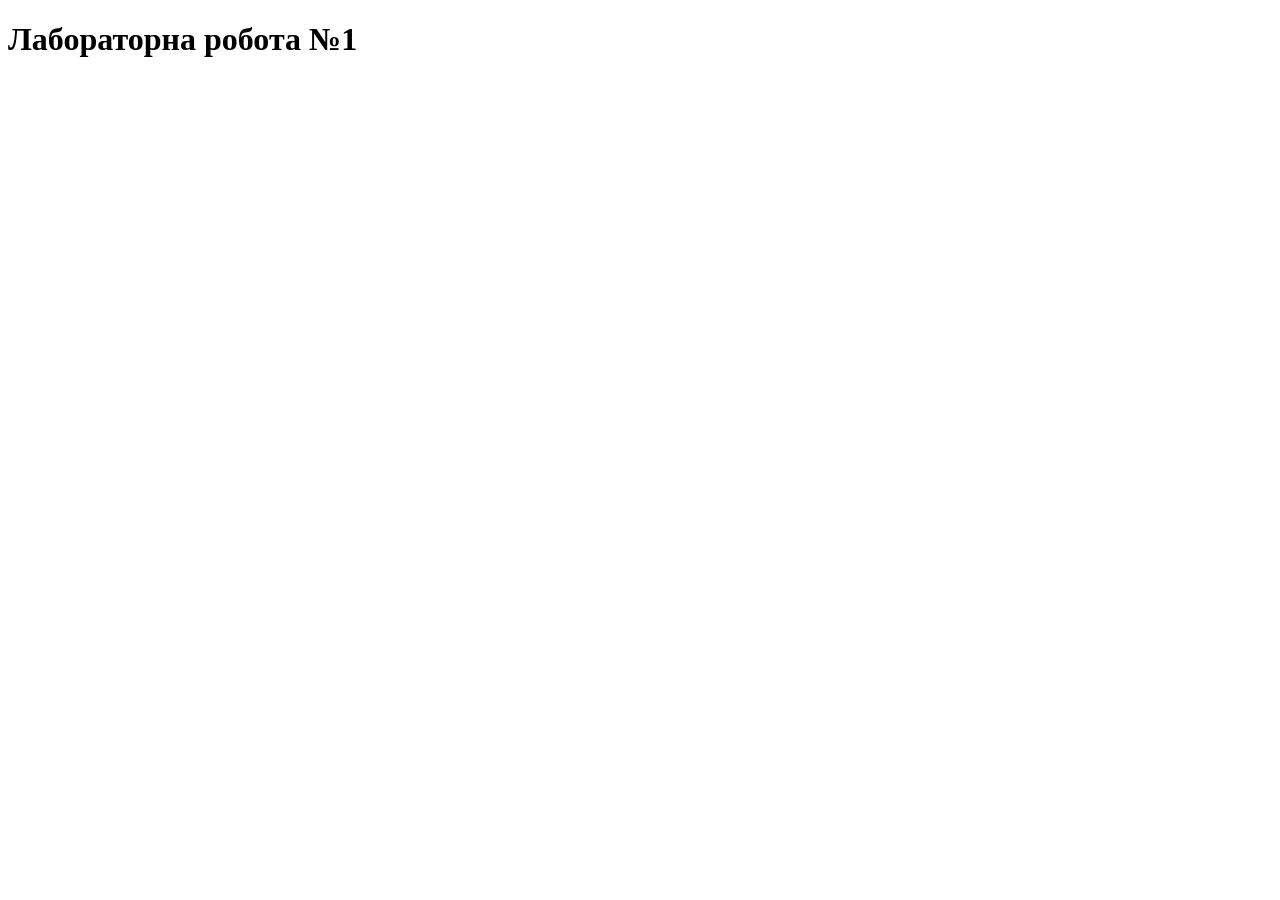
==== lab01/index.html @ b6e3ff56 "update" ====
<!doctype html>
<html lang="en">
    <head>
        <meta charset="UTF-8" />
        <meta name="viewport" content="width=device-width, initial-scale=1.0" />
        <title>Lab 01</title>
    </head>
    <body>
        <h1>Лабораторна робота №1</h1>
    </body>
</html>
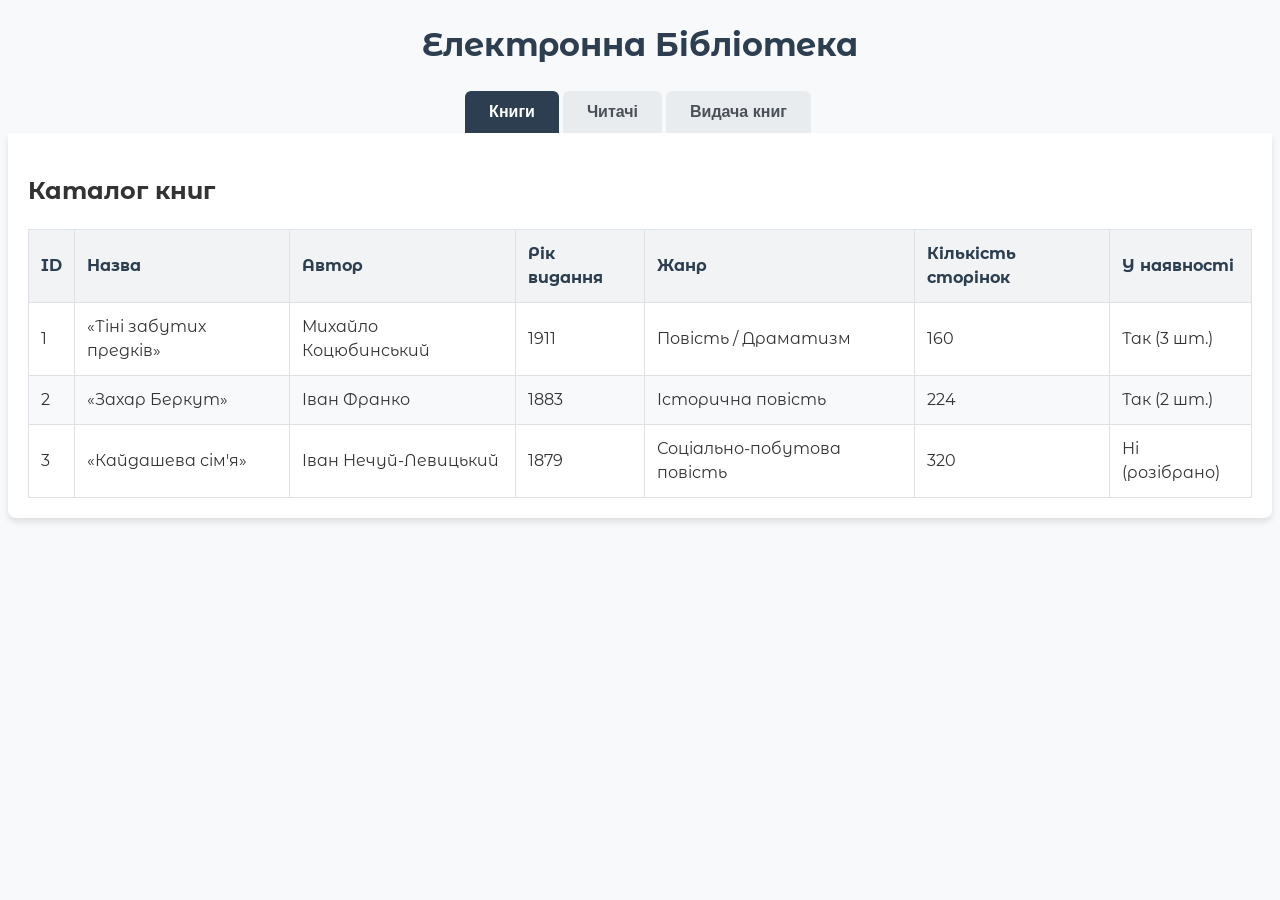
==== commit bf4b56b6: "added lab01" ====
--- a/lab01/index.html
+++ b/lab01/index.html
@@ -4,8 +4,166 @@
         <meta charset="UTF-8" />
         <meta name="viewport" content="width=device-width, initial-scale=1.0" />
         <title>Lab 01</title>
+        <link rel="stylesheet" href="style.css" />
     </head>
     <body>
-        <h1>Лабораторна робота №1</h1>
+        <h1>Електронна Бібліотека</h1>
+        <div class="tabs">
+            <button
+                class="tab-button active"
+                onclick="openTab(event, 'booksTab')"
+            >
+                Книги
+            </button>
+            <button class="tab-button" onclick="openTab(event, 'readersTab')">
+                Читачі
+            </button>
+            <button class="tab-button" onclick="openTab(event, 'loansTab')">
+                Видача книг
+            </button>
+        </div>
+
+        <!-- Книги -->
+        <div id="booksTab" class="tab-content active">
+            <h2>Каталог книг</h2>
+            <table>
+                <thead>
+                    <tr>
+                        <th>ID</th>
+                        <th>Назва</th>
+                        <th>Автор</th>
+                        <th>Рік видання</th>
+                        <th>Жанр</th>
+                        <th>Кількість сторінок</th>
+                        <th>У наявності</th>
+                    </tr>
+                </thead>
+                <tbody>
+                    <tr>
+                        <td>1</td>
+                        <td>«Тіні забутих предків»</td>
+                        <td>Михайло Коцюбинський</td>
+                        <td>1911</td>
+                        <td>Повість / Драматизм</td>
+                        <td>160</td>
+                        <td>Так (3 шт.)</td>
+                    </tr>
+                    <tr>
+                        <td>2</td>
+                        <td>«Захар Беркут»</td>
+                        <td>Іван Франко</td>
+                        <td>1883</td>
+                        <td>Історична повість</td>
+                        <td>224</td>
+                        <td>Так (2 шт.)</td>
+                    </tr>
+                    <tr>
+                        <td>3</td>
+                        <td>«Кайдашева сім'я»</td>
+                        <td>Іван Нечуй-Левицький</td>
+                        <td>1879</td>
+                        <td>Соціально-побутова повість</td>
+                        <td>320</td>
+                        <td>Ні (розібрано)</td>
+                    </tr>
+                </tbody>
+            </table>
+        </div>
+
+        <!-- Читачі -->
+        <div id="readersTab" class="tab-content">
+            <h2>Список читачів</h2>
+            <table>
+                <thead>
+                    <tr>
+                        <th>ID</th>
+                        <th>ПІБ читача</th>
+                        <th>Номер квитка</th>
+                        <th>Дата народження</th>
+                        <th>Телефон</th>
+                        <th>Email</th>
+                        <th>Активні книги</th>
+                    </tr>
+                </thead>
+                <tbody>
+                    <tr>
+                        <td>1</td>
+                        <td>Шевченко Катерина Василівна</td>
+                        <td>LIB-2026-001</td>
+                        <td>15.05.1998</td>
+                        <td>+380 (67) 111-22-33</td>
+                        <td>k.shevchenko@gmail.com</td>
+                        <td>1</td>
+                    </tr>
+                    <tr>
+                        <td>2</td>
+                        <td>Франко Максим Петрович</td>
+                        <td>LIB-2026-002</td>
+                        <td>22.11.2001</td>
+                        <td>+380 (50) 444-55-66</td>
+                        <td>m.franko@ukr.net</td>
+                        <td>2</td>
+                    </tr>
+                    <tr>
+                        <td>3</td>
+                        <td>Костенко Оксана Іванівна</td>
+                        <td>LIB-2026-003</td>
+                        <td>03.09.1995</td>
+                        <td>+380 (93) 777-88-99</td>
+                        <td>oksana.k@gmail.com</td>
+                        <td>0</td>
+                    </tr>
+                </tbody>
+            </table>
+        </div>
+
+        <!-- Видача книг -->
+        <div id="loansTab" class="tab-content">
+            <h2>Журнал видачі книг</h2>
+            <table>
+                <thead>
+                    <tr>
+                        <th>ID видачі</th>
+                        <th>Назва книги</th>
+                        <th>ПІБ читача</th>
+                        <th>Дата видачі</th>
+                        <th>План. дата повернення</th>
+                        <th>Факт. дата повернення</th>
+                        <th>Статус</th>
+                    </tr>
+                </thead>
+                <tbody>
+                    <tr>
+                        <td>101</td>
+                        <td>«Тіні забутих предків»</td>
+                        <td>Шевченко Катерина Василівна</td>
+                        <td>10.03.2026</td>
+                        <td>24.03.2026</td>
+                        <td>—</td>
+                        <td>На руках</td>
+                    </tr>
+                    <tr>
+                        <td>102</td>
+                        <td>«Захар Беркут»</td>
+                        <td>Франко Максим Петрович</td>
+                        <td>01.03.2026</td>
+                        <td>15.03.2026</td>
+                        <td>12.03.2026</td>
+                        <td>Повернено</td>
+                    </tr>
+                    <tr>
+                        <td>103</td>
+                        <td>«Кайдашева сім'я»</td>
+                        <td>Франко Максим Петрович</td>
+                        <td>05.03.2026</td>
+                        <td>19.03.2026</td>
+                        <td>—</td>
+                        <td>Протерміновано</td>
+                    </tr>
+                </tbody>
+            </table>
+        </div>
+
+        <script src="script.js"></script>
     </body>
 </html>
--- a/lab01/style.css
+++ b/lab01/style.css
@@ -0,0 +1,83 @@
+@import url("https://fonts.googleapis.com/css2?family=Montserrat+Alternates:ital,wght@0,100;0,200;0,300;0,400;0,500;0,600;0,700;0,800;0,900;1,100;1,200;1,300;1,400;1,500;1,600;1,700;1,800;1,900&display=swap");
+
+/* ***************** */
+*,
+*::before,
+*::after {
+    box-sizing: border-box;
+}
+body {
+    background-color: #f8f9fa;
+    color: #333;
+    font-family: "Montserrat Alternates", sans-serif;
+    line-height: 1.5;
+    -webkit-font-smoothing: antialiased;
+}
+
+h1 {
+    text-align: center;
+    color: #2c3e50;
+}
+/* Таби */
+.tabs {
+    display: flex;
+    justify-content: center;
+    list-style: none;
+    padding: 0;
+    margin-bottom: 0;
+}
+.tab-button {
+    background-color: #e9ecef;
+    border: none;
+    padding: 12px 24px;
+    cursor: pointer;
+    font-size: 16px;
+    font-weight: bold;
+    transition:
+        background-color 0.3s,
+        color 0.3s;
+    outline: none;
+    border-top-left-radius: 6px;
+    border-top-right-radius: 6px;
+    margin-right: 4px;
+    color: #495057;
+}
+.tab-button:hover {
+    background-color: #dde2e6;
+}
+.tab-button.active {
+    background-color: #2c3e50;
+    color: white;
+}
+.tab-content {
+    display: none;
+    background-color: white;
+    padding: 20px;
+    border-radius: 0 0 8px 8px;
+    box-shadow: 0 4px 6px rgba(0, 0, 0, 0.1);
+}
+.tab-content.active {
+    display: block;
+}
+/* Таблиці */
+table {
+    width: 100%;
+    border-collapse: collapse;
+    margin-top: 10px;
+}
+th,
+td {
+    border: 1px solid #dee2e6;
+    padding: 12px;
+    text-align: left;
+}
+th {
+    background-color: #f1f3f5;
+    color: #2c3e50;
+}
+tr:nth-child(even) {
+    background-color: #f8f9fa;
+}
+tr:hover {
+    background-color: #f1f3f5;
+}
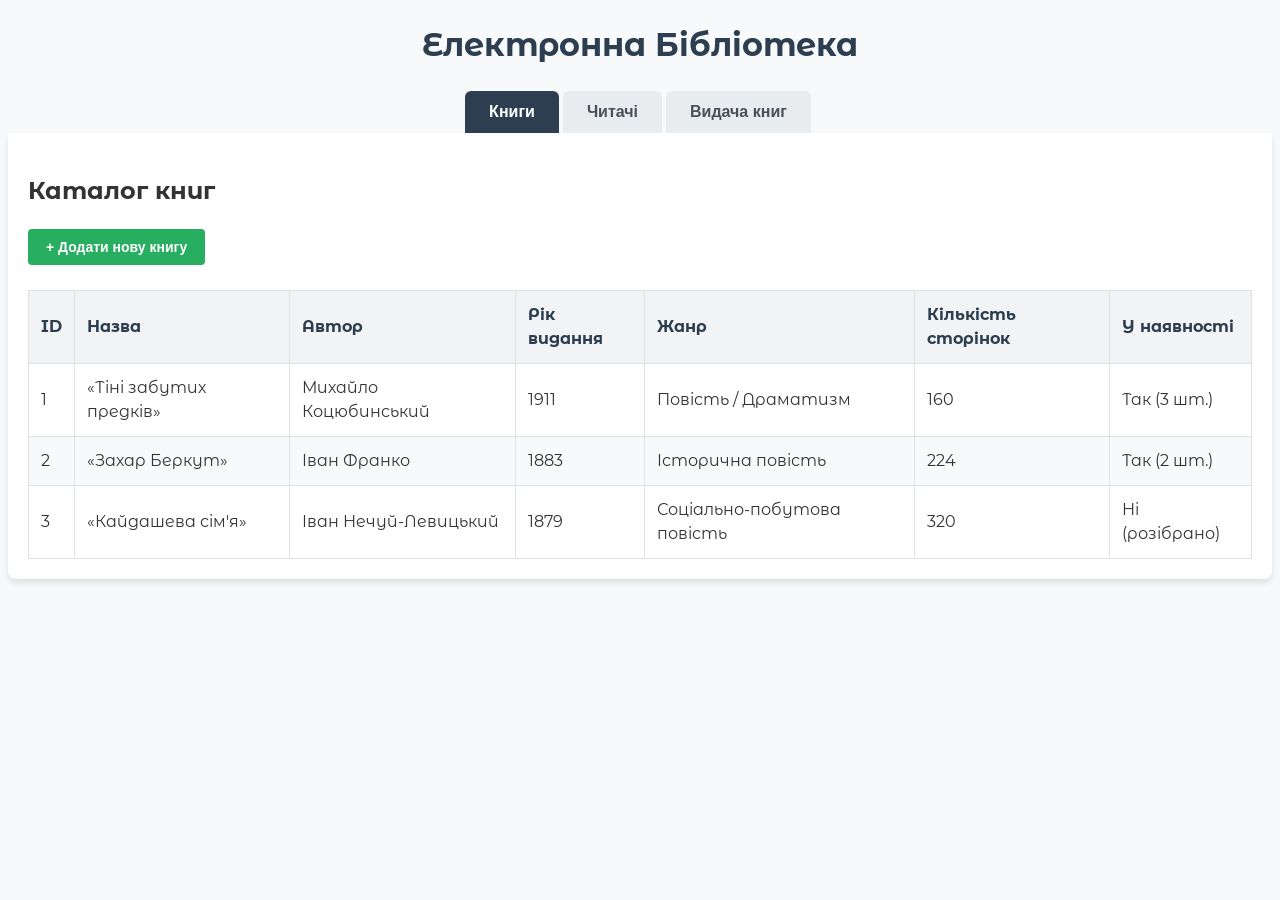
==== commit 291dfeed: "added modal add book" ====
--- a/lab01/index.html
+++ b/lab01/index.html
@@ -9,23 +9,15 @@
     <body>
         <h1>Електронна Бібліотека</h1>
         <div class="tabs">
-            <button
-                class="tab-button active"
-                onclick="openTab(event, 'booksTab')"
-            >
-                Книги
-            </button>
-            <button class="tab-button" onclick="openTab(event, 'readersTab')">
-                Читачі
-            </button>
-            <button class="tab-button" onclick="openTab(event, 'loansTab')">
-                Видача книг
-            </button>
+            <button class="tab-button active" data-tab="booksTab">Книги</button>
+            <button class="tab-button" data-tab="readersTab">Читачі</button>
+            <button class="tab-button" data-tab="loansTab">Видача книг</button>
         </div>
 
         <!-- Книги -->
-        <div id="booksTab" class="tab-content active">
+        <div id="booksTab" class="tab-content">
             <h2>Каталог книг</h2>
+            <button class="add-btn" id="addBookBtn">+ Додати нову книгу</button>
             <table>
                 <thead>
                     <tr>
@@ -164,6 +156,74 @@
             </table>
         </div>
 
+        <!-- Модальне вікно -->
+        <div id="bookModal" class="modal">
+            <div class="modal-content">
+                <span class="close-btn" id="closeModal">&times;</span>
+                <h3>Додати нову книгу</h3>
+                <form id="addBookForm">
+                    <div class="form-group">
+                        <label for="bookTitle">Назва книги:</label>
+                        <input
+                            type="text"
+                            id="bookTitle"
+                            name="bookTitle"
+                            required
+                        />
+                    </div>
+                    <div class="form-group">
+                        <label for="bookAuthor">Автор:</label>
+                        <input
+                            type="text"
+                            id="bookAuthor"
+                            name="bookAuthor"
+                            required
+                        />
+                    </div>
+                    <div class="form-group">
+                        <label for="bookYear">Рік видання:</label>
+                        <input
+                            type="number"
+                            id="bookYear"
+                            name="bookYear"
+                            required
+                        />
+                    </div>
+                    <div class="form-group"></div>
+                    <div class="form-group">
+                        <label for="bookGenre">Жанр:</label>
+                        <input
+                            type="text"
+                            id="bookGenre"
+                            name="bookGenre"
+                            required
+                        />
+                    </div>
+                    <div class="form-group">
+                        <label for="bookPages">Кількість сторінок:</label>
+                        <input
+                            type="number"
+                            id="bookPages"
+                            name="bookPages"
+                            required
+                        />
+                    </div>
+                    <div class="form-group">
+                        <label for="bookStock">У наявності (кількість):</label>
+                        <input
+                            type="number"
+                            id="bookStock"
+                            name="bookStock"
+                            required
+                        />
+                    </div>
+
+                    <button type="submit" class="submit-btn">
+                        Додати книгу
+                    </button>
+                </form>
+            </div>
+        </div>
         <script src="script.js"></script>
     </body>
 </html>
--- a/lab01/style.css
+++ b/lab01/style.css
@@ -81,3 +81,54 @@
 tr:hover {
     background-color: #f1f3f5;
 }
+/* Кнопка відкриття модалки */
+.add-btn {
+    background-color: #27ae60;
+    color: white;
+    border: none;
+    padding: 10px 18px;
+    font-size: 14px;
+    font-weight: bold;
+    border-radius: 4px;
+    cursor: pointer;
+    margin-bottom: 15px;
+    transition: background-color 0.2s;
+}
+.add-btn:hover {
+    background-color: #219653;
+}
+/* Модалка */
+.modal {
+    display: none;
+    position: fixed;
+    z-index: 1000;
+    left: 0;
+    top: 0;
+    width: 100%;
+    height: 100%;
+    background-color: rgba(0, 0, 0, 0.5);
+    justify-content: center;
+    align-items: center;
+}
+.modal-content {
+    background-color: white;
+    padding: 25px;
+    border-radius: 8px;
+    width: 400px;
+    max-width: 90%;
+    box-shadow: 0 5px 15px rgba(0, 0, 0, 0.3);
+    position: relative;
+}
+/* Закриття модалки */
+.close-btn {
+    position: absolute;
+    right: 15px;
+    top: 10px;
+    font-size: 24px;
+    font-weight: bold;
+    color: #aaa;
+    cursor: pointer;
+}
+.close-btn:hover {
+    color: #000;
+}
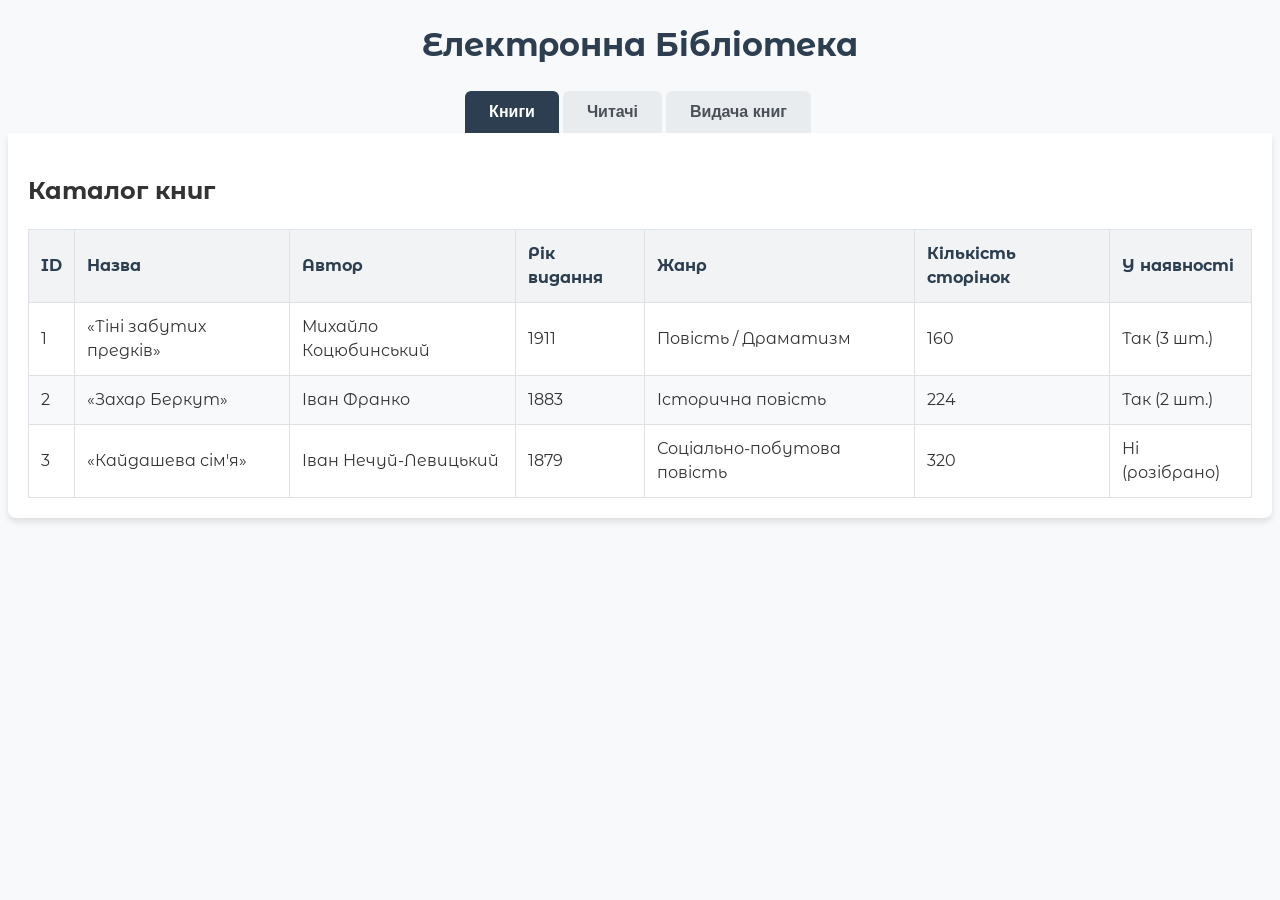
==== commit 6af2f060: "fixed error" ====
--- a/lab01/index.html
+++ b/lab01/index.html
@@ -17,7 +17,6 @@
         <!-- Книги -->
         <div id="booksTab" class="tab-content">
             <h2>Каталог книг</h2>
-            <button class="add-btn" id="addBookBtn">+ Додати нову книгу</button>
             <table>
                 <thead>
                     <tr>
@@ -156,74 +155,6 @@
             </table>
         </div>
 
-        <!-- Модальне вікно -->
-        <div id="bookModal" class="modal">
-            <div class="modal-content">
-                <span class="close-btn" id="closeModal">&times;</span>
-                <h3>Додати нову книгу</h3>
-                <form id="addBookForm">
-                    <div class="form-group">
-                        <label for="bookTitle">Назва книги:</label>
-                        <input
-                            type="text"
-                            id="bookTitle"
-                            name="bookTitle"
-                            required
-                        />
-                    </div>
-                    <div class="form-group">
-                        <label for="bookAuthor">Автор:</label>
-                        <input
-                            type="text"
-                            id="bookAuthor"
-                            name="bookAuthor"
-                            required
-                        />
-                    </div>
-                    <div class="form-group">
-                        <label for="bookYear">Рік видання:</label>
-                        <input
-                            type="number"
-                            id="bookYear"
-                            name="bookYear"
-                            required
-                        />
-                    </div>
-                    <div class="form-group"></div>
-                    <div class="form-group">
-                        <label for="bookGenre">Жанр:</label>
-                        <input
-                            type="text"
-                            id="bookGenre"
-                            name="bookGenre"
-                            required
-                        />
-                    </div>
-                    <div class="form-group">
-                        <label for="bookPages">Кількість сторінок:</label>
-                        <input
-                            type="number"
-                            id="bookPages"
-                            name="bookPages"
-                            required
-                        />
-                    </div>
-                    <div class="form-group">
-                        <label for="bookStock">У наявності (кількість):</label>
-                        <input
-                            type="number"
-                            id="bookStock"
-                            name="bookStock"
-                            required
-                        />
-                    </div>
-
-                    <button type="submit" class="submit-btn">
-                        Додати книгу
-                    </button>
-                </form>
-            </div>
-        </div>
         <script src="script.js"></script>
     </body>
 </html>
--- a/lab01/style.css
+++ b/lab01/style.css
@@ -81,54 +81,3 @@
 tr:hover {
     background-color: #f1f3f5;
 }
-/* Кнопка відкриття модалки */
-.add-btn {
-    background-color: #27ae60;
-    color: white;
-    border: none;
-    padding: 10px 18px;
-    font-size: 14px;
-    font-weight: bold;
-    border-radius: 4px;
-    cursor: pointer;
-    margin-bottom: 15px;
-    transition: background-color 0.2s;
-}
-.add-btn:hover {
-    background-color: #219653;
-}
-/* Модалка */
-.modal {
-    display: none;
-    position: fixed;
-    z-index: 1000;
-    left: 0;
-    top: 0;
-    width: 100%;
-    height: 100%;
-    background-color: rgba(0, 0, 0, 0.5);
-    justify-content: center;
-    align-items: center;
-}
-.modal-content {
-    background-color: white;
-    padding: 25px;
-    border-radius: 8px;
-    width: 400px;
-    max-width: 90%;
-    box-shadow: 0 5px 15px rgba(0, 0, 0, 0.3);
-    position: relative;
-}
-/* Закриття модалки */
-.close-btn {
-    position: absolute;
-    right: 15px;
-    top: 10px;
-    font-size: 24px;
-    font-weight: bold;
-    color: #aaa;
-    cursor: pointer;
-}
-.close-btn:hover {
-    color: #000;
-}
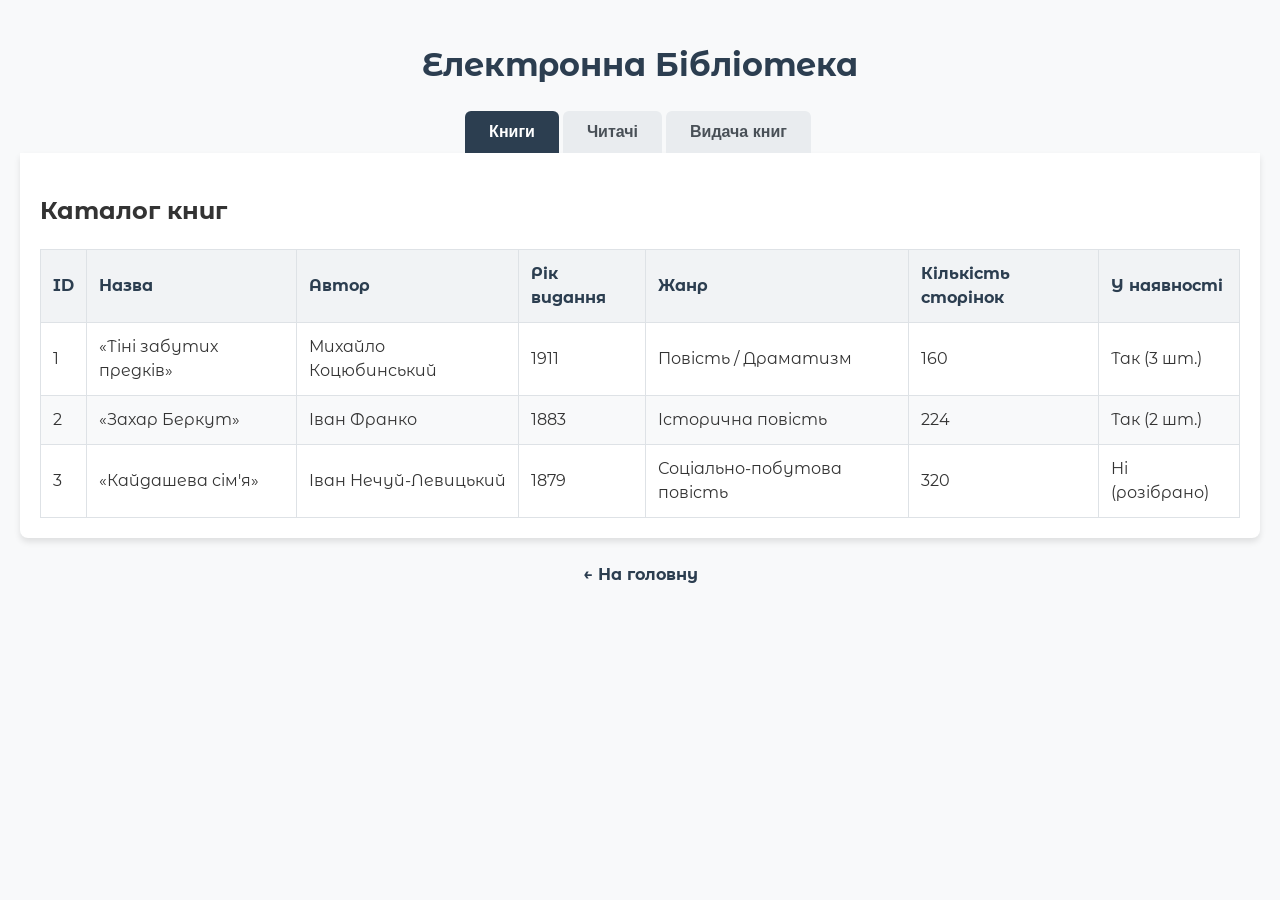
==== commit 2f752a67: "added lab03" ====
--- a/lab01/index.html
+++ b/lab01/index.html
@@ -1,10 +1,11 @@
 <!doctype html>
-<html lang="en">
+<html lang="uk">
     <head>
         <meta charset="UTF-8" />
         <meta name="viewport" content="width=device-width, initial-scale=1.0" />
         <title>Lab 01</title>
-        <link rel="stylesheet" href="style.css" />
+        <link rel="stylesheet" href="../style.css" />
+        <script src="script.js" defer></script>
     </head>
     <body>
         <h1>Електронна Бібліотека</h1>
@@ -155,6 +156,8 @@
             </table>
         </div>
 
-        <script src="script.js"></script>
+        <div class="footer-link">
+            <a href="../">← На головну</a>
+        </div>
     </body>
 </html>
--- a/style.css
+++ b/style.css
@@ -0,0 +1,185 @@
+@import url("https://fonts.googleapis.com/css2?family=Montserrat+Alternates:ital,wght@0,100;0,200;0,300;0,400;0,500;0,600;0,700;0,800;0,900;1,100;1,200;1,300;1,400;1,500;1,600;1,700;1,800;1,900&display=swap");
+
+/* ***************** */
+*,
+*::before,
+*::after {
+    box-sizing: border-box;
+}
+body {
+    margin: 0;
+    padding: 20px;
+    background-color: #f8f9fa;
+    color: #333;
+    font-family: "Montserrat Alternates", sans-serif;
+    line-height: 1.5;
+    -webkit-font-smoothing: antialiased;
+}
+
+h1 {
+    text-align: center;
+    color: #2c3e50;
+}
+/* Таби */
+.tabs {
+    display: flex;
+    justify-content: center;
+    list-style: none;
+    padding: 0;
+    margin-bottom: 0;
+}
+.tab-button {
+    background-color: #e9ecef;
+    border: none;
+    padding: 12px 24px;
+    cursor: pointer;
+    font-size: 16px;
+    font-weight: bold;
+    transition:
+        background-color 0.3s,
+        color 0.3s;
+    outline: none;
+    border-top-left-radius: 6px;
+    border-top-right-radius: 6px;
+    margin-right: 4px;
+    color: #495057;
+}
+.tab-button:hover {
+    background-color: #dde2e6;
+}
+.tab-button.active {
+    background-color: #2c3e50;
+    color: white;
+}
+.tab-content {
+    display: none;
+    background-color: white;
+    padding: 20px;
+    border-radius: 0 0 8px 8px;
+    box-shadow: 0 4px 6px rgba(0, 0, 0, 0.1);
+}
+.tab-content.active {
+    display: block;
+}
+/* Таблиці */
+table {
+    width: 100%;
+    border-collapse: collapse;
+    margin-top: 10px;
+}
+th,
+td {
+    border: 1px solid #dee2e6;
+    padding: 12px;
+    text-align: left;
+}
+th {
+    background-color: #f1f3f5;
+    color: #2c3e50;
+}
+tr:nth-child(even) {
+    background-color: #f8f9fa;
+}
+tr:hover {
+    background-color: #f1f3f5;
+}
+/* Кнопка відкриття модалки */
+.add-btn {
+    background-color: #27ae60;
+    color: white;
+    border: none;
+    padding: 10px 18px;
+    font-size: 14px;
+    font-weight: bold;
+    border-radius: 4px;
+    cursor: pointer;
+    margin-bottom: 15px;
+    transition: background-color 0.2s;
+}
+.add-btn:hover {
+    background-color: #219653;
+}
+/* Модалка */
+.modal {
+    display: none;
+    position: fixed;
+    z-index: 1000;
+    left: 0;
+    top: 0;
+    width: 100%;
+    height: 100%;
+    background-color: rgba(0, 0, 0, 0.5);
+    justify-content: center;
+    align-items: center;
+}
+.modal-content {
+    background-color: white;
+    padding: 25px;
+    border-radius: 8px;
+    width: 400px;
+    max-width: 90%;
+    box-shadow: 0 5px 15px rgba(0, 0, 0, 0.3);
+    position: relative;
+}
+/* Закриття модалки */
+.close-btn {
+    position: absolute;
+    right: 15px;
+    top: 10px;
+    font-size: 24px;
+    font-weight: bold;
+    color: #aaa;
+    cursor: pointer;
+}
+.close-btn:hover {
+    color: #000;
+}
+.form-group {
+    margin-bottom: 15px;
+}
+.form-group label {
+    display: block;
+    margin-bottom: 5px;
+    font-weight: bold;
+    font-size: 14px;
+}
+.form-group input,
+.form-group select {
+    width: 100%;
+    padding: 8px;
+    border: 1px solid #ccc;
+    border-radius: 4px;
+    font-family: inherit;
+}
+.readonly-input {
+    background-color: #e9ecef;
+    cursor: not-allowed;
+}
+.submit-btn {
+    background-color: #2c3e50;
+    color: white;
+    border: none;
+    padding: 10px 15px;
+    width: 100%;
+    font-size: 16px;
+    border-radius: 4px;
+    cursor: pointer;
+}
+.submit-btn:hover {
+    background-color: #1a252f;
+}
+
+.footer-link {
+    text-align: center;
+    margin-top: 25px;
+}
+
+.footer-link a {
+    color: #2c3e50;
+    text-decoration: none;
+    font-weight: bold;
+}
+
+.footer-link a:hover {
+    text-decoration: underline;
+}
